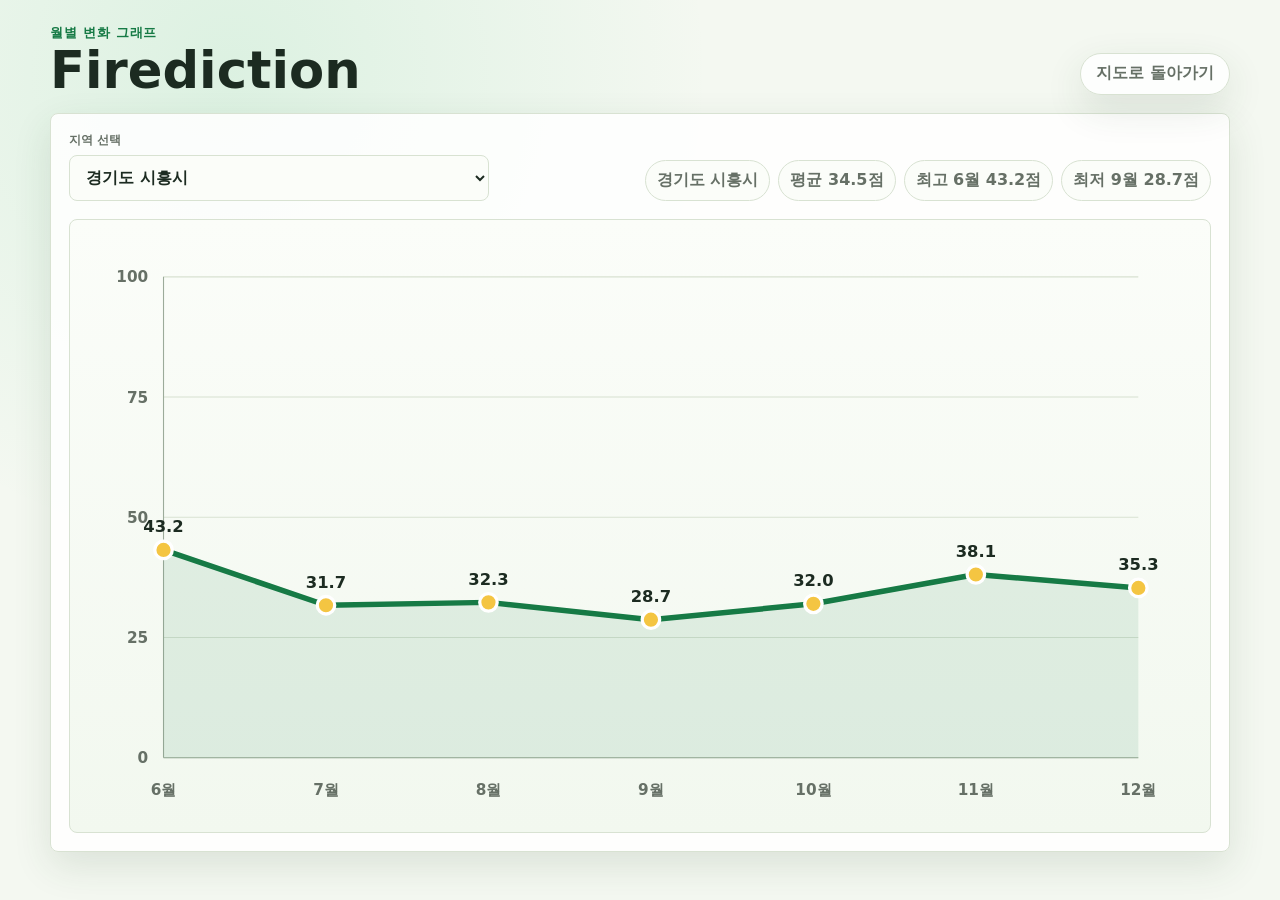
==== graph.html @ 724df7bb "그래프" ====
<!doctype html>
<html lang="ko">
  <head>
    <meta charset="utf-8" />
    <meta name="viewport" content="width=device-width, initial-scale=1" />
    <title>Firediction | 월별 위험도 그래프</title>
    <link rel="stylesheet" href="graph.css" />
  </head>
  <body>
    <main class="graph-shell">
      <header class="graph-topbar">
        <div>
          <p class="eyebrow">월별 변화 그래프</p>
          <h1>Firediction</h1>
        </div>
        <a class="back-link" href="index.html">지도로 돌아가기</a>
      </header>

      <section class="graph-panel">
        <div class="graph-controls">
          <label class="region-control">
            <span>지역 선택</span>
            <select id="regionSelect" aria-label="지역 선택"></select>
          </label>
          <div class="selected-summary" id="selectedSummary"></div>
        </div>

        <div class="chart-wrap">
          <svg id="riskChart" role="img" aria-label="선택 지역 월별 산불 위험도 변화 그래프"></svg>
        </div>
      </section>
    </main>

    <script src="data/risk-data.js"></script>
    <script src="graph.js"></script>
  </body>
</html>
---- graph.css ----
:root {
  --bg: #f4f8f1;
  --panel: #ffffff;
  --text: #1c2b21;
  --muted: #667066;
  --line: #d8e2d2;
  --accent: #167a45;
  --shadow: 0 14px 38px rgba(42, 72, 43, 0.12);
}

* {
  box-sizing: border-box;
}

body {
  margin: 0;
  min-width: 320px;
  min-height: 100vh;
  background:
    radial-gradient(circle at 18% 8%, rgba(47, 191, 113, 0.12), transparent 30rem),
    var(--bg);
  color: var(--text);
  font-family:
    Inter, Pretendard, "Noto Sans KR", system-ui, -apple-system, BlinkMacSystemFont, "Segoe UI", sans-serif;
}

select {
  font: inherit;
}

.graph-shell {
  width: min(1180px, calc(100% - 32px));
  margin: 0 auto;
  padding: 24px 0 36px;
}

.graph-topbar {
  display: flex;
  align-items: end;
  justify-content: space-between;
  gap: 16px;
  margin-bottom: 18px;
}

.eyebrow {
  margin: 0 0 4px;
  color: var(--accent);
  font-size: 0.82rem;
  font-weight: 800;
  letter-spacing: 0.06em;
}

h1,
p {
  margin-top: 0;
}

h1 {
  margin-bottom: 0;
  font-size: clamp(2rem, 4vw, 3.7rem);
  line-height: 0.95;
}

.back-link {
  display: inline-flex;
  align-items: center;
  min-height: 42px;
  border: 1px solid var(--line);
  border-radius: 999px;
  background: rgba(255, 255, 255, 0.86);
  box-shadow: var(--shadow);
  color: var(--muted);
  font-weight: 800;
  padding: 0 15px;
  text-decoration: none;
}

.back-link:hover,
.back-link:focus {
  border-color: var(--accent);
  color: var(--accent);
}

.graph-panel {
  display: grid;
  gap: 18px;
  border: 1px solid var(--line);
  border-radius: 8px;
  background: rgba(255, 255, 255, 0.88);
  box-shadow: var(--shadow);
  padding: 18px;
}

.graph-controls {
  display: grid;
  grid-template-columns: minmax(260px, 420px) 1fr;
  gap: 16px;
  align-items: end;
}

.region-control {
  display: grid;
  gap: 6px;
}

.region-control span {
  color: var(--muted);
  font-size: 0.78rem;
  font-weight: 800;
}

.region-control select {
  height: 46px;
  border: 1px solid var(--line);
  border-radius: 8px;
  background: #fbfdf9;
  color: var(--text);
  font-weight: 800;
  outline: none;
  padding: 0 12px;
}

.region-control select:focus {
  border-color: var(--accent);
  box-shadow: 0 0 0 3px rgba(22, 122, 69, 0.14);
}

.selected-summary {
  display: flex;
  flex-wrap: wrap;
  gap: 8px;
  justify-content: flex-end;
}

.summary-chip {
  border: 1px solid var(--line);
  border-radius: 999px;
  background: #fbfdf9;
  color: var(--muted);
  font-weight: 800;
  padding: 9px 11px;
}

.chart-wrap {
  overflow: hidden;
  border: 1px solid var(--line);
  border-radius: 8px;
  background: linear-gradient(180deg, #fbfdf9 0%, #f2f8ef 100%);
}

#riskChart {
  display: block;
  width: 100%;
  height: min(68vh, 620px);
  min-height: 430px;
}

.axis {
  stroke: #9cab9a;
  stroke-width: 1;
}

.grid-line {
  stroke: #d8e2d2;
  stroke-width: 1;
}

.chart-line {
  fill: none;
  stroke: var(--accent);
  stroke-linecap: round;
  stroke-linejoin: round;
  stroke-width: 5;
}

.chart-area {
  fill: rgba(22, 122, 69, 0.1);
}

.chart-dot {
  stroke: #ffffff;
  stroke-width: 3;
}

.chart-label {
  fill: var(--muted);
  font-size: 14px;
  font-weight: 800;
}

.score-label {
  fill: var(--text);
  font-size: 15px;
  font-weight: 900;
  text-anchor: middle;
}

@media (max-width: 760px) {
  .graph-shell {
    width: min(100% - 16px, 1180px);
    padding: 14px 0 18px;
  }

  .graph-topbar,
  .graph-controls {
    grid-template-columns: 1fr;
  }

  .graph-topbar {
    align-items: start;
    flex-direction: column;
    gap: 10px;
    margin-bottom: 12px;
  }

  .eyebrow {
    font-size: 0.74rem;
  }

  h1 {
    font-size: 2.2rem;
  }

  .back-link {
    width: 100%;
    justify-content: center;
    border-radius: 8px;
  }

  .graph-panel {
    gap: 12px;
    padding: 10px;
  }

  .selected-summary {
    justify-content: flex-start;
  }

  .summary-chip {
    border-radius: 8px;
    font-size: 0.82rem;
    padding: 8px 9px;
  }

  .chart-wrap {
    overflow-x: auto;
    -webkit-overflow-scrolling: touch;
  }

  #riskChart {
    width: 760px;
    max-width: none;
    height: 440px;
    min-height: 360px;
  }

  .chart-label {
    font-size: 13px;
  }

  .score-label {
    font-size: 13px;
  }
}

@media (max-width: 420px) {
  #riskChart {
    width: 700px;
    height: 400px;
    min-height: 340px;
  }
}
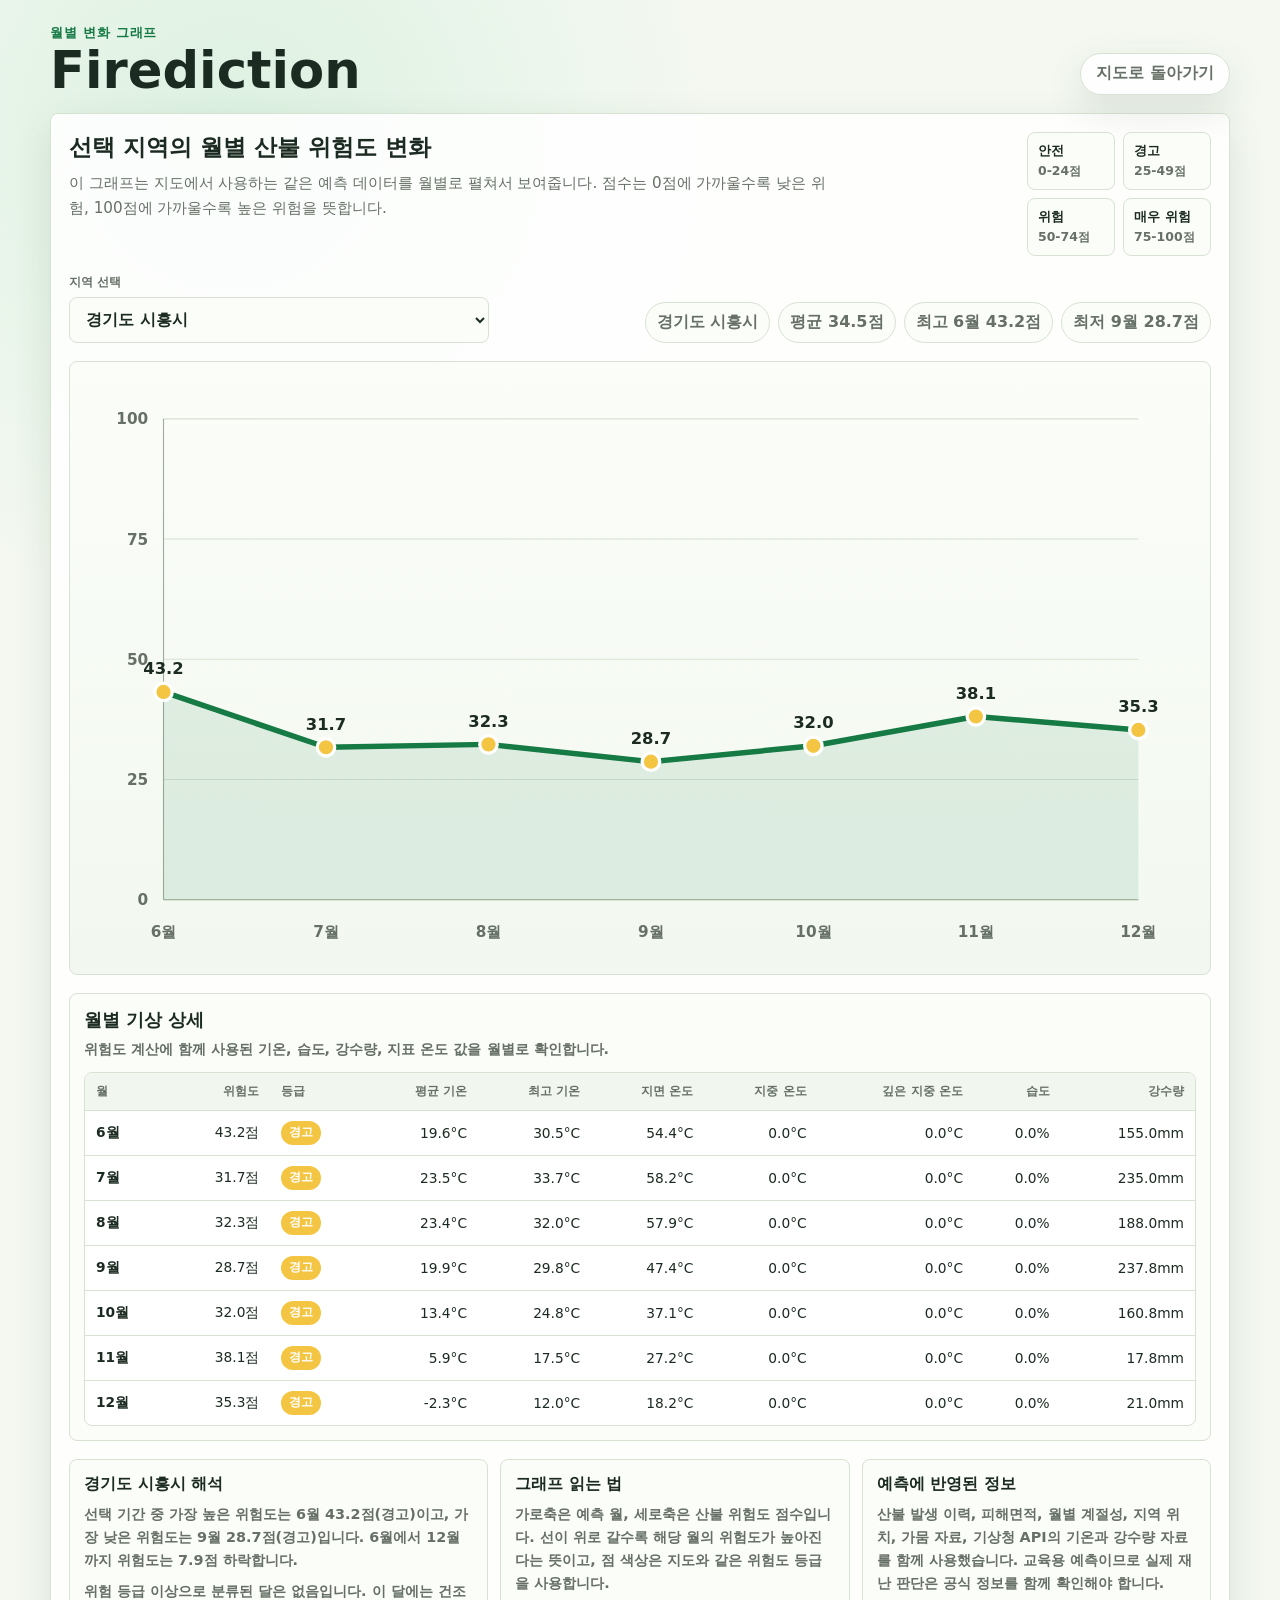
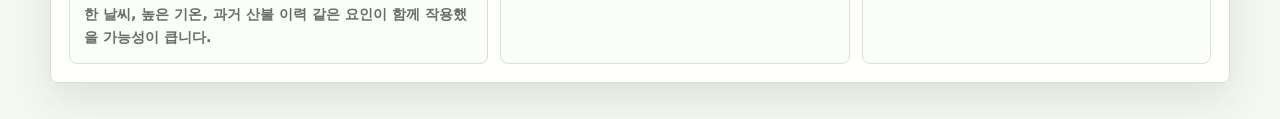
==== commit 2aa2e68e: "그래프에 표 추가" ====
--- a/graph.html
+++ b/graph.html
@@ -4,7 +4,7 @@
     <meta charset="utf-8" />
     <meta name="viewport" content="width=device-width, initial-scale=1" />
     <title>Firediction | 월별 위험도 그래프</title>
-    <link rel="stylesheet" href="graph.css" />
+    <link rel="stylesheet" href="css/graph.css" />
   </head>
   <body>
     <main class="graph-shell">
@@ -17,6 +17,34 @@
       </header>
 
       <section class="graph-panel">
+        <div class="graph-intro">
+          <div>
+            <h2>선택 지역의 월별 산불 위험도 변화</h2>
+            <p>
+              이 그래프는 지도에서 사용하는 같은 예측 데이터를 월별로 펼쳐서 보여줍니다.
+              점수는 0점에 가까울수록 낮은 위험, 100점에 가까울수록 높은 위험을 뜻합니다.
+            </p>
+          </div>
+          <dl class="score-guide" aria-label="위험도 점수 기준">
+            <div>
+              <dt>안전</dt>
+              <dd>0-24점</dd>
+            </div>
+            <div>
+              <dt>경고</dt>
+              <dd>25-49점</dd>
+            </div>
+            <div>
+              <dt>위험</dt>
+              <dd>50-74점</dd>
+            </div>
+            <div>
+              <dt>매우 위험</dt>
+              <dd>75-100점</dd>
+            </div>
+          </dl>
+        </div>
+
         <div class="graph-controls">
           <label class="region-control">
             <span>지역 선택</span>
@@ -28,10 +56,57 @@
         <div class="chart-wrap">
           <svg id="riskChart" role="img" aria-label="선택 지역 월별 산불 위험도 변화 그래프"></svg>
         </div>
+
+        <section class="weather-panel" aria-label="월별 기상 상세">
+          <div class="weather-head">
+            <div>
+              <h2>월별 기상 상세</h2>
+              <p>위험도 계산에 함께 사용된 기온, 습도, 강수량, 지표 온도 값을 월별로 확인합니다.</p>
+            </div>
+          </div>
+          <div class="weather-table-wrap">
+            <table class="weather-table">
+              <thead>
+                <tr>
+                  <th>월</th>
+                  <th>위험도</th>
+                  <th>등급</th>
+                  <th>평균 기온</th>
+                  <th>최고 기온</th>
+                  <th>지면 온도</th>
+                  <th>지중 온도</th>
+                  <th>깊은 지중 온도</th>
+                  <th>습도</th>
+                  <th>강수량</th>
+                </tr>
+              </thead>
+              <tbody id="weatherTableBody"></tbody>
+            </table>
+          </div>
+        </section>
+
+        <section class="graph-explain" aria-label="그래프 해석 설명">
+          <article class="explain-card" id="regionInsight"></article>
+          <article class="explain-card">
+            <h3>그래프 읽는 법</h3>
+            <p>
+              가로축은 예측 월, 세로축은 산불 위험도 점수입니다. 선이 위로 갈수록 해당 월의
+              위험도가 높아진다는 뜻이고, 점 색상은 지도와 같은 위험도 등급을 사용합니다.
+            </p>
+          </article>
+          <article class="explain-card">
+            <h3>예측에 반영된 정보</h3>
+            <p>
+              산불 발생 이력, 피해면적, 월별 계절성, 지역 위치, 가뭄 자료, 기상청 API의 기온과
+              강수량 자료를 함께 사용했습니다. 교육용 예측이므로 실제 재난 판단은 공식 정보를
+              함께 확인해야 합니다.
+            </p>
+          </article>
+        </section>
       </section>
     </main>
 
-    <script src="data/risk-data.js"></script>
-    <script src="graph.js"></script>
+    <script src="data/processed/risk-data.js"></script>
+    <script src="js/graph.js"></script>
   </body>
 </html>
--- a/css/graph.css
+++ b/css/graph.css
@@ -0,0 +1,449 @@
+:root {
+  --bg: #f4f8f1;
+  --panel: #ffffff;
+  --text: #1c2b21;
+  --muted: #667066;
+  --line: #d8e2d2;
+  --accent: #167a45;
+  --shadow: 0 14px 38px rgba(42, 72, 43, 0.12);
+}
+
+* {
+  box-sizing: border-box;
+}
+
+body {
+  margin: 0;
+  min-width: 320px;
+  min-height: 100vh;
+  background:
+    radial-gradient(circle at 18% 8%, rgba(47, 191, 113, 0.12), transparent 30rem),
+    var(--bg);
+  color: var(--text);
+  font-family:
+    Inter, Pretendard, "Noto Sans KR", system-ui, -apple-system, BlinkMacSystemFont, "Segoe UI", sans-serif;
+}
+
+select {
+  font: inherit;
+}
+
+.graph-shell {
+  width: min(1180px, calc(100% - 32px));
+  margin: 0 auto;
+  padding: 24px 0 36px;
+}
+
+.graph-topbar {
+  display: flex;
+  align-items: end;
+  justify-content: space-between;
+  gap: 16px;
+  margin-bottom: 18px;
+}
+
+.eyebrow {
+  margin: 0 0 4px;
+  color: var(--accent);
+  font-size: 0.82rem;
+  font-weight: 800;
+  letter-spacing: 0.06em;
+}
+
+h1,
+p {
+  margin-top: 0;
+}
+
+h1 {
+  margin-bottom: 0;
+  font-size: clamp(2rem, 4vw, 3.7rem);
+  line-height: 0.95;
+}
+
+.back-link {
+  display: inline-flex;
+  align-items: center;
+  min-height: 42px;
+  border: 1px solid var(--line);
+  border-radius: 999px;
+  background: rgba(255, 255, 255, 0.86);
+  box-shadow: var(--shadow);
+  color: var(--muted);
+  font-weight: 800;
+  padding: 0 15px;
+  text-decoration: none;
+}
+
+.back-link:hover,
+.back-link:focus {
+  border-color: var(--accent);
+  color: var(--accent);
+}
+
+.graph-panel {
+  display: grid;
+  gap: 18px;
+  border: 1px solid var(--line);
+  border-radius: 8px;
+  background: rgba(255, 255, 255, 0.88);
+  box-shadow: var(--shadow);
+  padding: 18px;
+}
+
+.graph-intro {
+  display: grid;
+  grid-template-columns: minmax(0, 1fr) auto;
+  gap: 18px;
+  align-items: start;
+}
+
+.graph-intro h2 {
+  margin: 0 0 8px;
+  font-size: 1.45rem;
+}
+
+.graph-intro p {
+  max-width: 760px;
+  margin-bottom: 0;
+  color: var(--muted);
+  font-size: 0.95rem;
+  line-height: 1.65;
+}
+
+.score-guide {
+  display: grid;
+  grid-template-columns: repeat(2, minmax(88px, 1fr));
+  gap: 8px;
+  margin: 0;
+}
+
+.score-guide div {
+  border: 1px solid var(--line);
+  border-radius: 8px;
+  background: #fbfdf9;
+  padding: 9px 10px;
+}
+
+.score-guide dt {
+  color: var(--text);
+  font-size: 0.82rem;
+  font-weight: 900;
+}
+
+.score-guide dd {
+  margin: 3px 0 0;
+  color: var(--muted);
+  font-size: 0.78rem;
+  font-weight: 800;
+}
+
+.graph-controls {
+  display: grid;
+  grid-template-columns: minmax(260px, 420px) 1fr;
+  gap: 16px;
+  align-items: end;
+}
+
+.region-control {
+  display: grid;
+  gap: 6px;
+}
+
+.region-control span {
+  color: var(--muted);
+  font-size: 0.78rem;
+  font-weight: 800;
+}
+
+.region-control select {
+  height: 46px;
+  border: 1px solid var(--line);
+  border-radius: 8px;
+  background: #fbfdf9;
+  color: var(--text);
+  font-weight: 800;
+  outline: none;
+  padding: 0 12px;
+}
+
+.region-control select:focus {
+  border-color: var(--accent);
+  box-shadow: 0 0 0 3px rgba(22, 122, 69, 0.14);
+}
+
+.selected-summary {
+  display: flex;
+  flex-wrap: wrap;
+  gap: 8px;
+  justify-content: flex-end;
+}
+
+.summary-chip {
+  border: 1px solid var(--line);
+  border-radius: 999px;
+  background: #fbfdf9;
+  color: var(--muted);
+  font-weight: 800;
+  padding: 9px 11px;
+}
+
+.chart-wrap {
+  overflow: hidden;
+  border: 1px solid var(--line);
+  border-radius: 8px;
+  background: linear-gradient(180deg, #fbfdf9 0%, #f2f8ef 100%);
+}
+
+#riskChart {
+  display: block;
+  width: 100%;
+  height: min(68vh, 620px);
+  min-height: 430px;
+}
+
+.axis {
+  stroke: #9cab9a;
+  stroke-width: 1;
+}
+
+.grid-line {
+  stroke: #d8e2d2;
+  stroke-width: 1;
+}
+
+.chart-line {
+  fill: none;
+  stroke: var(--accent);
+  stroke-linecap: round;
+  stroke-linejoin: round;
+  stroke-width: 5;
+}
+
+.chart-area {
+  fill: rgba(22, 122, 69, 0.1);
+}
+
+.chart-dot {
+  stroke: #ffffff;
+  stroke-width: 3;
+}
+
+.chart-label {
+  fill: var(--muted);
+  font-size: 14px;
+  font-weight: 800;
+}
+
+.score-label {
+  fill: var(--text);
+  font-size: 15px;
+  font-weight: 900;
+  text-anchor: middle;
+}
+
+.weather-panel {
+  display: grid;
+  gap: 12px;
+  border: 1px solid var(--line);
+  border-radius: 8px;
+  background: #fbfdf9;
+  padding: 14px;
+}
+
+.weather-head h2 {
+  margin: 0 0 6px;
+  font-size: 1.1rem;
+}
+
+.weather-head p {
+  margin-bottom: 0;
+  color: var(--muted);
+  font-size: 0.9rem;
+  font-weight: 650;
+  line-height: 1.55;
+}
+
+.weather-table-wrap {
+  overflow-x: auto;
+  border: 1px solid var(--line);
+  border-radius: 8px;
+  background: #ffffff;
+  -webkit-overflow-scrolling: touch;
+}
+
+.weather-table {
+  width: 100%;
+  min-width: 980px;
+  border-collapse: collapse;
+  font-size: 0.86rem;
+}
+
+.weather-table th,
+.weather-table td {
+  padding: 10px 11px;
+  border-bottom: 1px solid var(--line);
+  text-align: right;
+  white-space: nowrap;
+}
+
+.weather-table th:first-child,
+.weather-table td:first-child,
+.weather-table th:nth-child(3),
+.weather-table td:nth-child(3) {
+  text-align: left;
+}
+
+.weather-table thead th {
+  background: #f1f7ee;
+  color: var(--muted);
+  font-size: 0.78rem;
+  font-weight: 900;
+}
+
+.weather-table tbody tr:last-child th,
+.weather-table tbody tr:last-child td {
+  border-bottom: 0;
+}
+
+.weather-table tbody th {
+  color: var(--text);
+  font-weight: 900;
+}
+
+.level-badge {
+  display: inline-flex;
+  align-items: center;
+  min-height: 24px;
+  border-radius: 999px;
+  color: #ffffff;
+  font-size: 0.76rem;
+  font-weight: 900;
+  padding: 0 8px;
+}
+
+.graph-explain {
+  display: grid;
+  grid-template-columns: 1.2fr 1fr 1fr;
+  gap: 12px;
+}
+
+.explain-card {
+  border: 1px solid var(--line);
+  border-radius: 8px;
+  background: #fbfdf9;
+  padding: 14px;
+}
+
+.explain-card h3 {
+  margin: 0 0 8px;
+  font-size: 1rem;
+}
+
+.explain-card p {
+  margin-bottom: 0;
+  color: var(--muted);
+  font-size: 0.9rem;
+  font-weight: 650;
+  line-height: 1.6;
+}
+
+.explain-card p + p {
+  margin-top: 8px;
+}
+
+@media (max-width: 760px) {
+  .graph-shell {
+    width: min(100% - 16px, 1180px);
+    padding: 14px 0 18px;
+  }
+
+  .graph-topbar,
+  .graph-intro,
+  .graph-explain,
+  .graph-controls {
+    grid-template-columns: 1fr;
+  }
+
+  .graph-topbar {
+    align-items: start;
+    flex-direction: column;
+    gap: 10px;
+    margin-bottom: 12px;
+  }
+
+  .eyebrow {
+    font-size: 0.74rem;
+  }
+
+  h1 {
+    font-size: 2.2rem;
+  }
+
+  .back-link {
+    width: 100%;
+    justify-content: center;
+    border-radius: 8px;
+  }
+
+  .graph-panel {
+    gap: 12px;
+    padding: 10px;
+  }
+
+  .graph-intro h2 {
+    font-size: 1.18rem;
+  }
+
+  .graph-intro p,
+  .weather-head p,
+  .explain-card p {
+    font-size: 0.86rem;
+  }
+
+  .weather-panel {
+    padding: 10px;
+  }
+
+  .score-guide {
+    grid-template-columns: 1fr 1fr;
+  }
+
+  .selected-summary {
+    justify-content: flex-start;
+  }
+
+  .summary-chip {
+    border-radius: 8px;
+    font-size: 0.82rem;
+    padding: 8px 9px;
+  }
+
+  .chart-wrap {
+    overflow-x: auto;
+    -webkit-overflow-scrolling: touch;
+  }
+
+  #riskChart {
+    width: 760px;
+    max-width: none;
+    height: 440px;
+    min-height: 360px;
+  }
+
+  .chart-label {
+    font-size: 13px;
+  }
+
+  .score-label {
+    font-size: 13px;
+  }
+}
+
+@media (max-width: 420px) {
+  #riskChart {
+    width: 700px;
+    height: 400px;
+    min-height: 340px;
+  }
+}
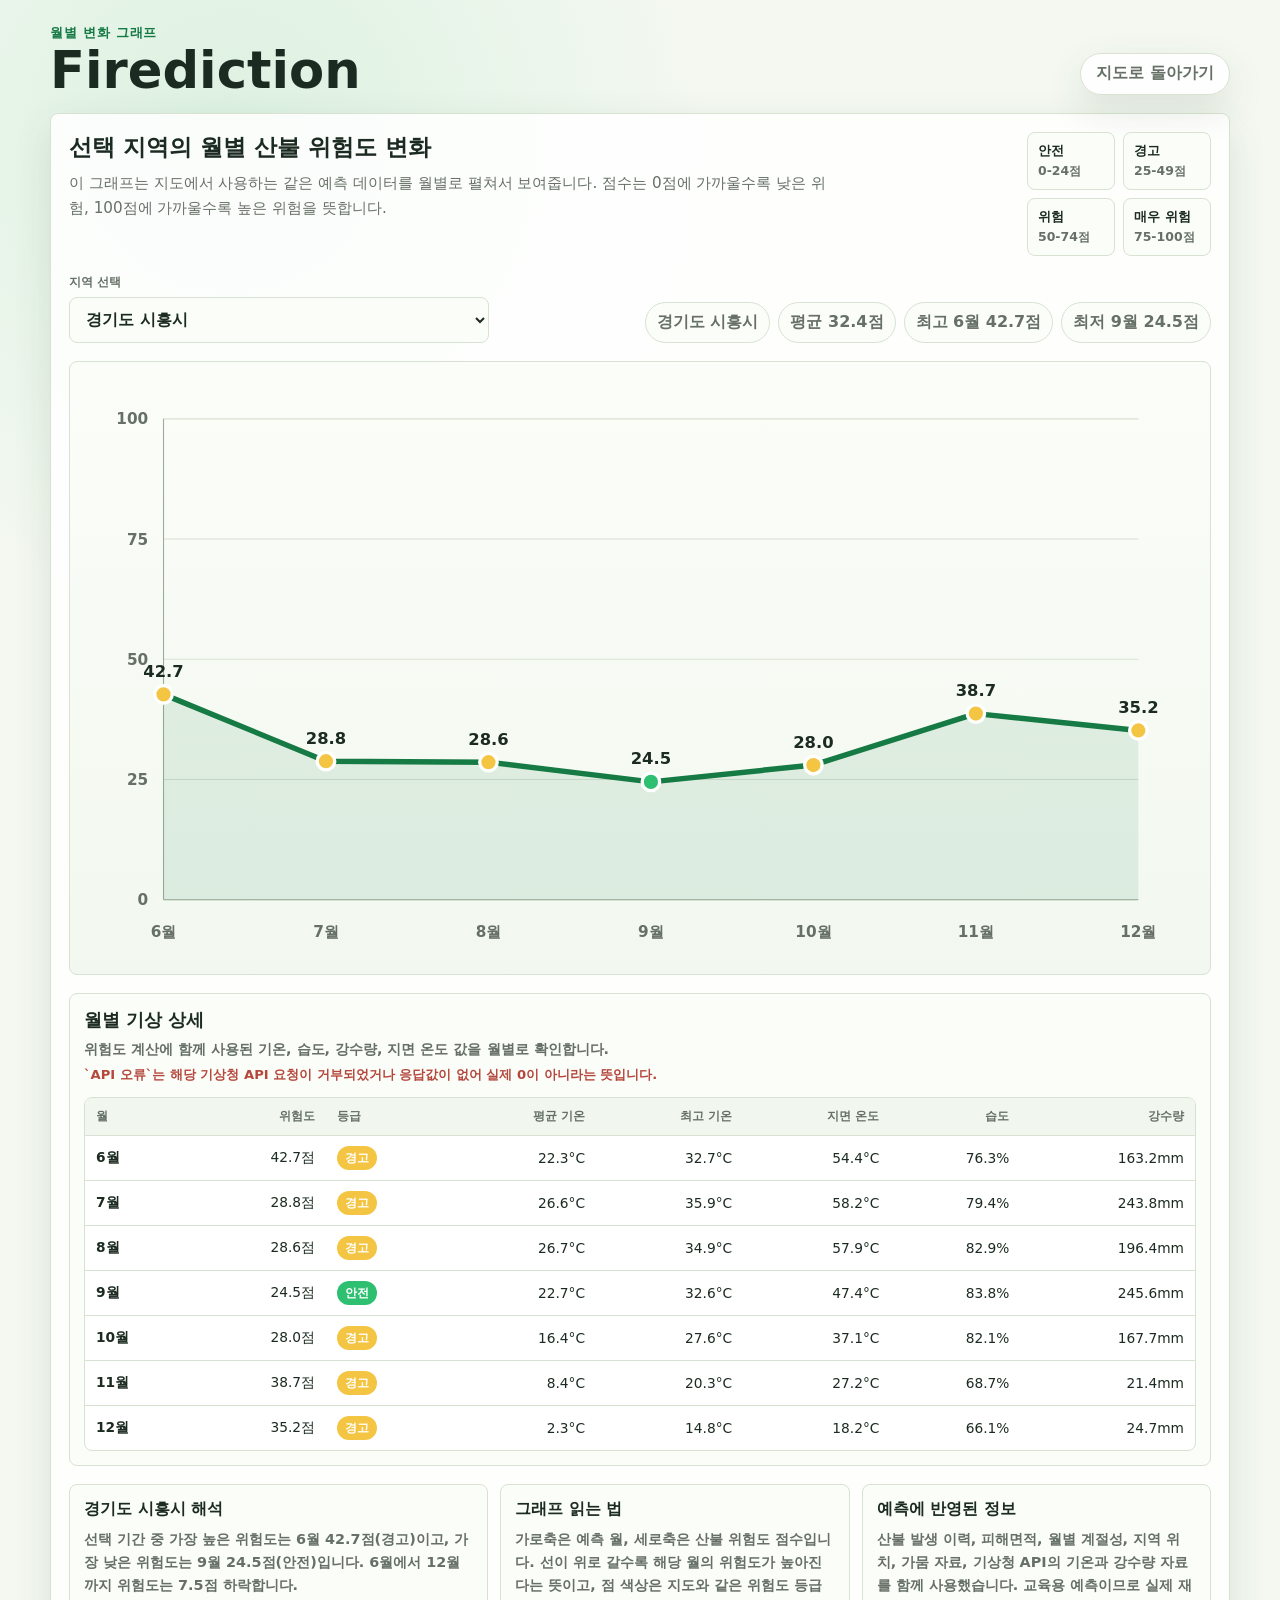
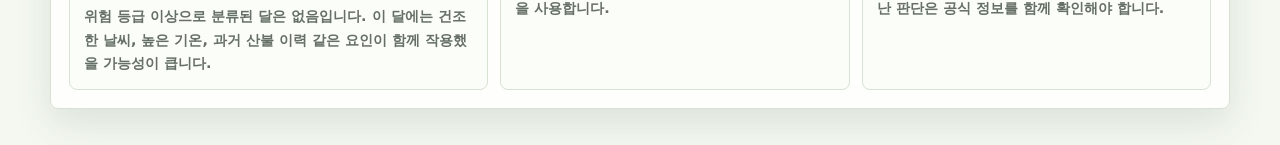
==== commit 94378592: "습도 추가" ====
--- a/graph.html
+++ b/graph.html
@@ -61,7 +61,8 @@
           <div class="weather-head">
             <div>
               <h2>월별 기상 상세</h2>
-              <p>위험도 계산에 함께 사용된 기온, 습도, 강수량, 지표 온도 값을 월별로 확인합니다.</p>
+              <p>위험도 계산에 함께 사용된 기온, 습도, 강수량, 지면 온도 값을 월별로 확인합니다.</p>
+              <p class="weather-note">`API 오류`는 해당 기상청 API 요청이 거부되었거나 응답값이 없어 실제 0이 아니라는 뜻입니다.</p>
             </div>
           </div>
           <div class="weather-table-wrap">
@@ -74,8 +75,6 @@
                   <th>평균 기온</th>
                   <th>최고 기온</th>
                   <th>지면 온도</th>
-                  <th>지중 온도</th>
-                  <th>깊은 지중 온도</th>
                   <th>습도</th>
                   <th>강수량</th>
                 </tr>
--- a/css/graph.css
+++ b/css/graph.css
@@ -264,6 +264,13 @@
   line-height: 1.55;
 }
 
+.weather-head .weather-note {
+  margin-top: 5px;
+  color: #b5483d;
+  font-size: 0.82rem;
+  font-weight: 800;
+}
+
 .weather-table-wrap {
   overflow-x: auto;
   border: 1px solid var(--line);
@@ -274,7 +281,7 @@
 
 .weather-table {
   width: 100%;
-  min-width: 980px;
+  min-width: 820px;
   border-collapse: collapse;
   font-size: 0.86rem;
 }
@@ -322,6 +329,11 @@
   padding: 0 8px;
 }
 
+.api-error {
+  color: #b5483d;
+  font-weight: 900;
+}
+
 .graph-explain {
   display: grid;
   grid-template-columns: 1.2fr 1fr 1fr;
